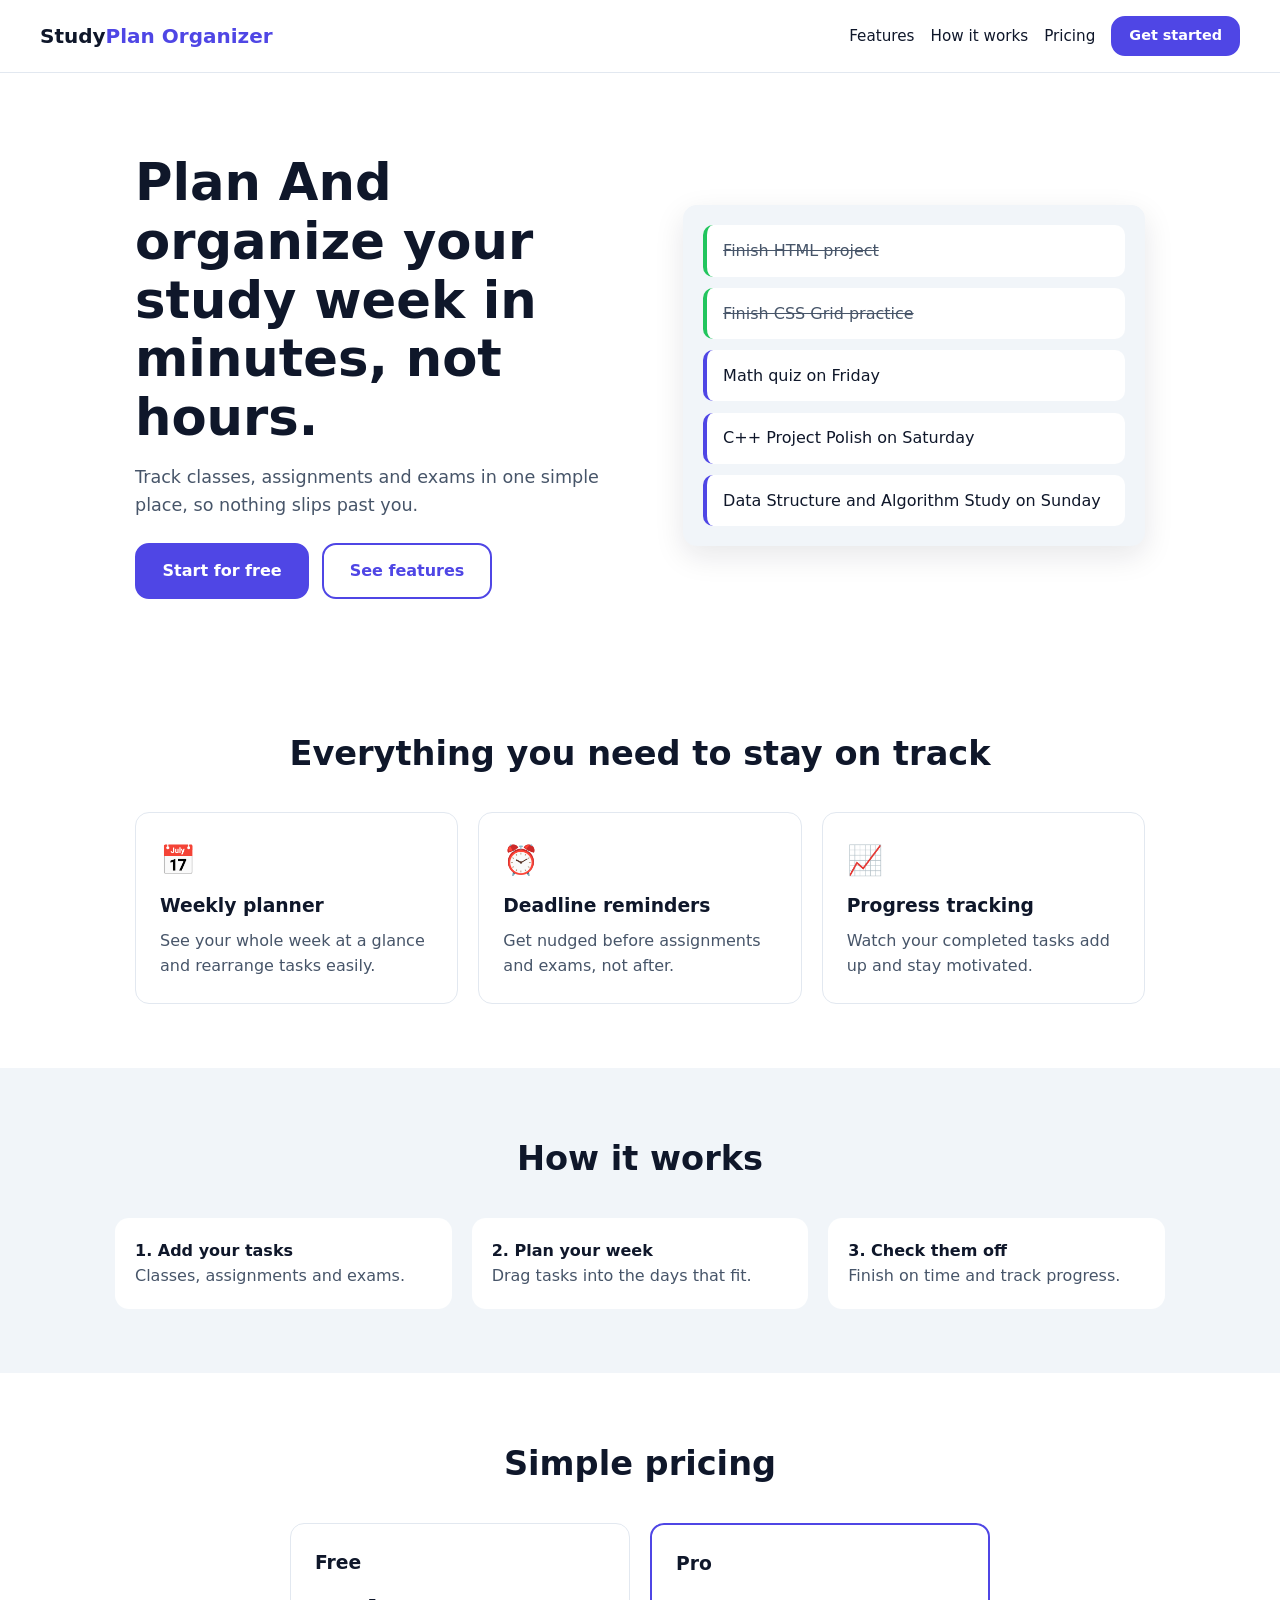
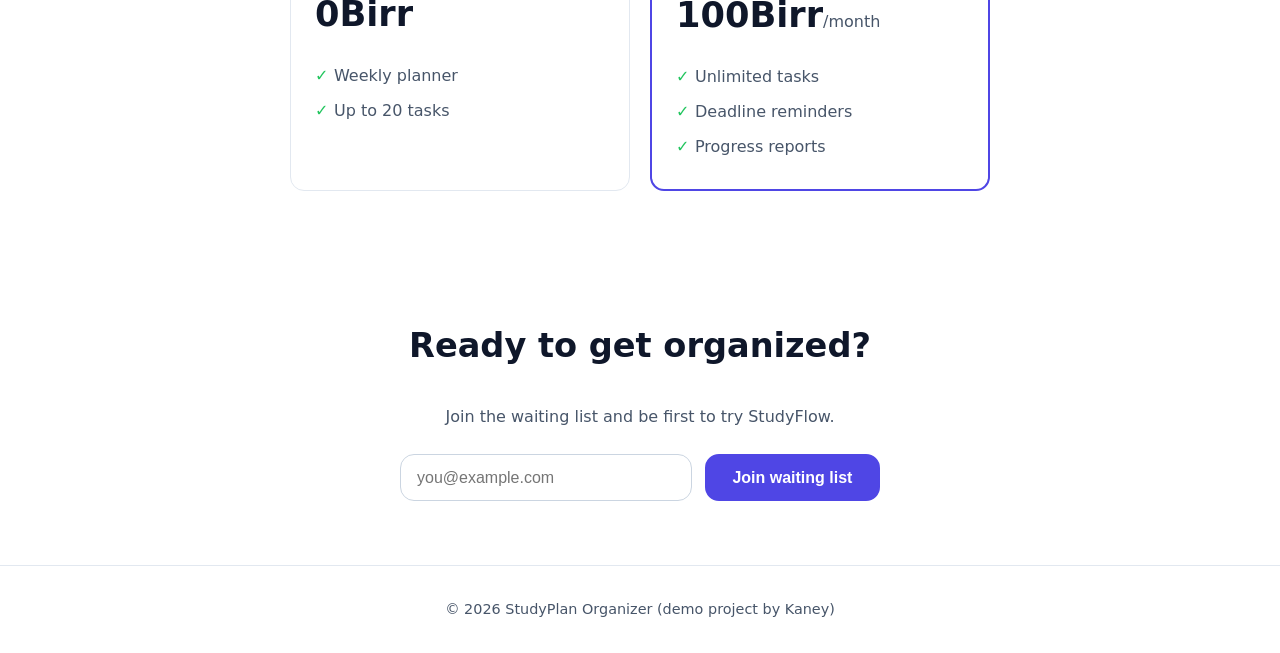
==== portfolio/landing-page-one/index.html @ ac8ac80c "Add files via upload" ====
<!DOCTYPE html>
<html lang="en">
<head>
  <meta charset="UTF-8">
  <meta name="viewport" content="width=device-width, initial-scale=1.0">
  <title>StudyPlan Organizer | Plan Your Study Week</title>
  <meta name="description" content="StudyFlow helps students plan classes, assignments and exams in one place.">
  <link rel="stylesheet" href="style.css">
</head>
<body>

  <header class="nav">
    <a href="#top" class="logo">Study<span>Plan Organizer</span></a>
    <nav>
      <a href="#features">Features</a>
      <a href="#how">How it works</a>
      <a href="#pricing">Pricing</a>
      <a href="#signup" class="btn btn-small">Get started</a>
    </nav>
  </header>

  <main id="top">

    <!-- HERO -->
    <section class="hero">
      <div class="hero-text">
        <h1>Plan And organize your study week in minutes, not hours.</h1>
        <p>Track classes, assignments and exams in one simple place, so nothing slips past you.</p>
        <div class="buttons">
          <a href="#signup" class="btn">Start for free</a>
          <a href="#features" class="btn btn-outline">See features</a>
        </div>
      </div>
      <div class="hero-visual" aria-hidden="true">
        <div class="mock">
          <div class="mock-row done">Finish HTML project</div>
          <div class="mock-row done">Finish CSS Grid practice</div>
          <div class="mock-row"> Math quiz on Friday</div>
          <div class="mock-row"> C++ Project Polish on Saturday</div>
        <div class="mock-row"> Data Structure and Algorithm  Study on Sunday</div>
        </div>
      </div>
    </section>

    <!-- FEATURES -->
    <section id="features" class="section">
      <h2>Everything you need to stay on track</h2>
      <div class="grid-3">
        <article class="card">
          <div class="icon">📅</div>
          <h3>Weekly planner</h3>
          <p>See your whole week at a glance and rearrange tasks easily.</p>
        </article>
        <article class="card">
          <div class="icon">⏰</div>
          <h3>Deadline reminders</h3>
          <p>Get nudged before assignments and exams, not after.</p>
        </article>
        <article class="card">
          <div class="icon">📈</div>
          <h3>Progress tracking</h3>
          <p>Watch your completed tasks add up and stay motivated.</p>
        </article>
      </div>
    </section>

    <!-- HOW IT WORKS -->
    <section id="how" class="section alt">
      <h2>How it works</h2>
      <ol class="steps">
        <li><strong>1. Add your tasks</strong> Classes, assignments and exams.</li>
        <li><strong>2. Plan your week</strong> Drag tasks into the days that fit.</li>
        <li><strong>3. Check them off</strong> Finish on time and track progress.</li>
      </ol>
    </section>

    <!-- PRICING -->
    <section id="pricing" class="section">
      <h2>Simple pricing</h2>
      <div class="grid-2">
        <article class="card">
          <h3>Free</h3>
          <p class="price">0Birr</p>
          <ul>
            <li>Weekly planner</li>
            <li>Up to 20 tasks</li>
          </ul>
        </article>
        <article class="card featured">
          <h3>Pro</h3>
          <p class="price">100Birr<small>/month</small></p>
          <ul>
            <li>Unlimited tasks</li>
            <li>Deadline reminders</li>
            <li>Progress reports</li>
          </ul>
        </article>
      </div>
    </section>

    <!-- SIGNUP it is not currently working -->
    <section id="signup" class="section cta">
      <h2>Ready to get organized?</h2>
      <p>Join the waiting list and be first to try StudyFlow.</p>
      <form class="signup" action="#" method="post">
        <label for="email" class="sr-only">Email address</label>
        <input type="email" id="email" name="email" placeholder="you@example.com" required>
        <button type="submit" class="btn">Join waiting list</button>
      </form>
    </section>

  </main>

  <footer class="footer">
    <p>&copy; 2026 StudyPlan Organizer (demo project by Kaney)</p>
  </footer>

</body>
</html>
---- portfolio/landing-page-one/style.css ----
:root {
  --bg: #ffffff;
  --alt: #f1f5f9;
  --text: #0f172a;
  --muted: #475569;
  --primary: #4f46e5;
  --primary-dark: #4338ca;
  --radius: 14px;
  --max: 1050px;
}

* { box-sizing: border-box; margin: 0; padding: 0; }
html { scroll-behavior: smooth; scroll-padding-top: 70px; }
body { font-family: system-ui, -apple-system, "Segoe UI", Roboto, sans-serif; color: var(--text); background: var(--bg); line-height: 1.6; }
a { text-decoration: none; color: inherit; }
ul { list-style: none; }

.sr-only { position: absolute; width: 1px; height: 1px; overflow: hidden; clip: rect(0 0 0 0); }

/* NAV */
.nav { position: sticky; top: 0; z-index: 10; display: flex; justify-content: space-between; align-items: center; flex-wrap: wrap; gap: .5rem; padding: .9rem 1.25rem; background: rgba(255,255,255,.95); border-bottom: 1px solid #e2e8f0; }
.logo { font-weight: 800; font-size: 1.25rem; }
.logo span { color: var(--primary); }
.nav nav { display: flex; align-items: center; gap: 1rem; flex-wrap: wrap; font-size: .95rem; }
.nav nav a:hover { color: var(--primary); }

/* BUTTONS */
.btn { display: inline-block; padding: .8rem 1.6rem; background: var(--primary); color: #fff; border: 2px solid var(--primary); border-radius: var(--radius); font-weight: 600; font-size: 1rem; cursor: pointer; transition: background .15s, transform .15s; }
.btn:hover { background: var(--primary-dark); transform: translateY(-2px); }
.btn-outline { background: transparent; color: var(--primary); }
.btn-outline:hover { background: #eef2ff; }
.btn-small { padding: .4rem 1rem; font-size: .9rem; }
.buttons { display: flex; flex-wrap: wrap; gap: .8rem; margin-top: 1.5rem; }

/* HERO (mobile first: stacked) */
.hero { max-width: var(--max); margin: 0 auto; padding: 4rem 1.25rem; display: grid; gap: 2.5rem; align-items: center; }
.hero h1 { font-size: clamp(2rem, 6vw, 3.2rem); line-height: 1.15; }
.hero p { margin-top: 1rem; color: var(--muted); font-size: 1.1rem; }
.mock { background: var(--alt); border-radius: var(--radius); padding: 1.25rem; box-shadow: 0 10px 30px rgba(15,23,42,.1); }
.mock-row { background: #fff; padding: .8rem 1rem; border-radius: 10px; margin-bottom: .7rem; border-left: 4px solid var(--primary); }
.mock-row:last-child { margin-bottom: 0; }
.mock-row.done { text-decoration: line-through; color: var(--muted); border-left-color: #22c55e; }

/* SECTIONS */
.section { max-width: var(--max); margin: 0 auto; padding: 4rem 1.25rem; }
.section h2 { text-align: center; font-size: clamp(1.5rem, 4vw, 2.1rem); margin-bottom: 2rem; }
.alt { max-width: none; background: var(--alt); }
.alt > * { max-width: var(--max); margin-left: auto; margin-right: auto; }

/* GRIDS (mobile first: 1 column) */
.grid-3, .grid-2 { display: grid; grid-template-columns: 1fr; gap: 1.25rem; }
.card { background: #fff; padding: 1.5rem; border-radius: var(--radius); border: 1px solid #e2e8f0; }
.card h3 { margin-bottom: .4rem; }
.card p { color: var(--muted); }
.icon { font-size: 1.8rem; margin-bottom: .5rem; }

/* STEPS */
.steps { list-style: none; display: grid; gap: 1.25rem; }
.steps li { background: #fff; padding: 1.25rem; border-radius: var(--radius); color: var(--muted); }
.steps strong { display: block; color: var(--text); }

/* PRICING */
.price { font-size: 2.2rem; font-weight: 800; color: var(--text) !important; margin: .5rem 0 1rem; }
.price small { font-size: 1rem; font-weight: 500; color: var(--muted); }
.card li { padding: .3rem 0; color: var(--muted); }
.card li::before { content: "✓ "; color: #22c55e; font-weight: 700; }
.featured { border: 2px solid var(--primary); }

/* CTA */
.cta { text-align: center; }
.cta p { color: var(--muted); margin-bottom: 1.5rem; }
.signup { display: flex; flex-direction: column; gap: .8rem; max-width: 480px; margin: 0 auto; }
.signup input { padding: .8rem 1rem; border: 1px solid #cbd5e1; border-radius: var(--radius); font-size: 1rem; }
.signup input:focus { outline: 2px solid var(--primary); border-color: transparent; }

.footer { text-align: center; padding: 2rem 1rem; color: var(--muted); border-top: 1px solid #e2e8f0; font-size: .9rem; }

/* TABLET AND UP */
@media (min-width: 750px) {
  .hero { grid-template-columns: 1.1fr 1fr; padding-top: 5rem; }
  .grid-3 { grid-template-columns: repeat(3, 1fr); }
  .grid-2 { grid-template-columns: repeat(2, 1fr); max-width: 700px; margin: 0 auto; }
  .steps { grid-template-columns: repeat(3, 1fr); }
  .signup { flex-direction: row; }
  .signup input { flex: 1; }
  .nav { padding: 1rem 2.5rem; }
}
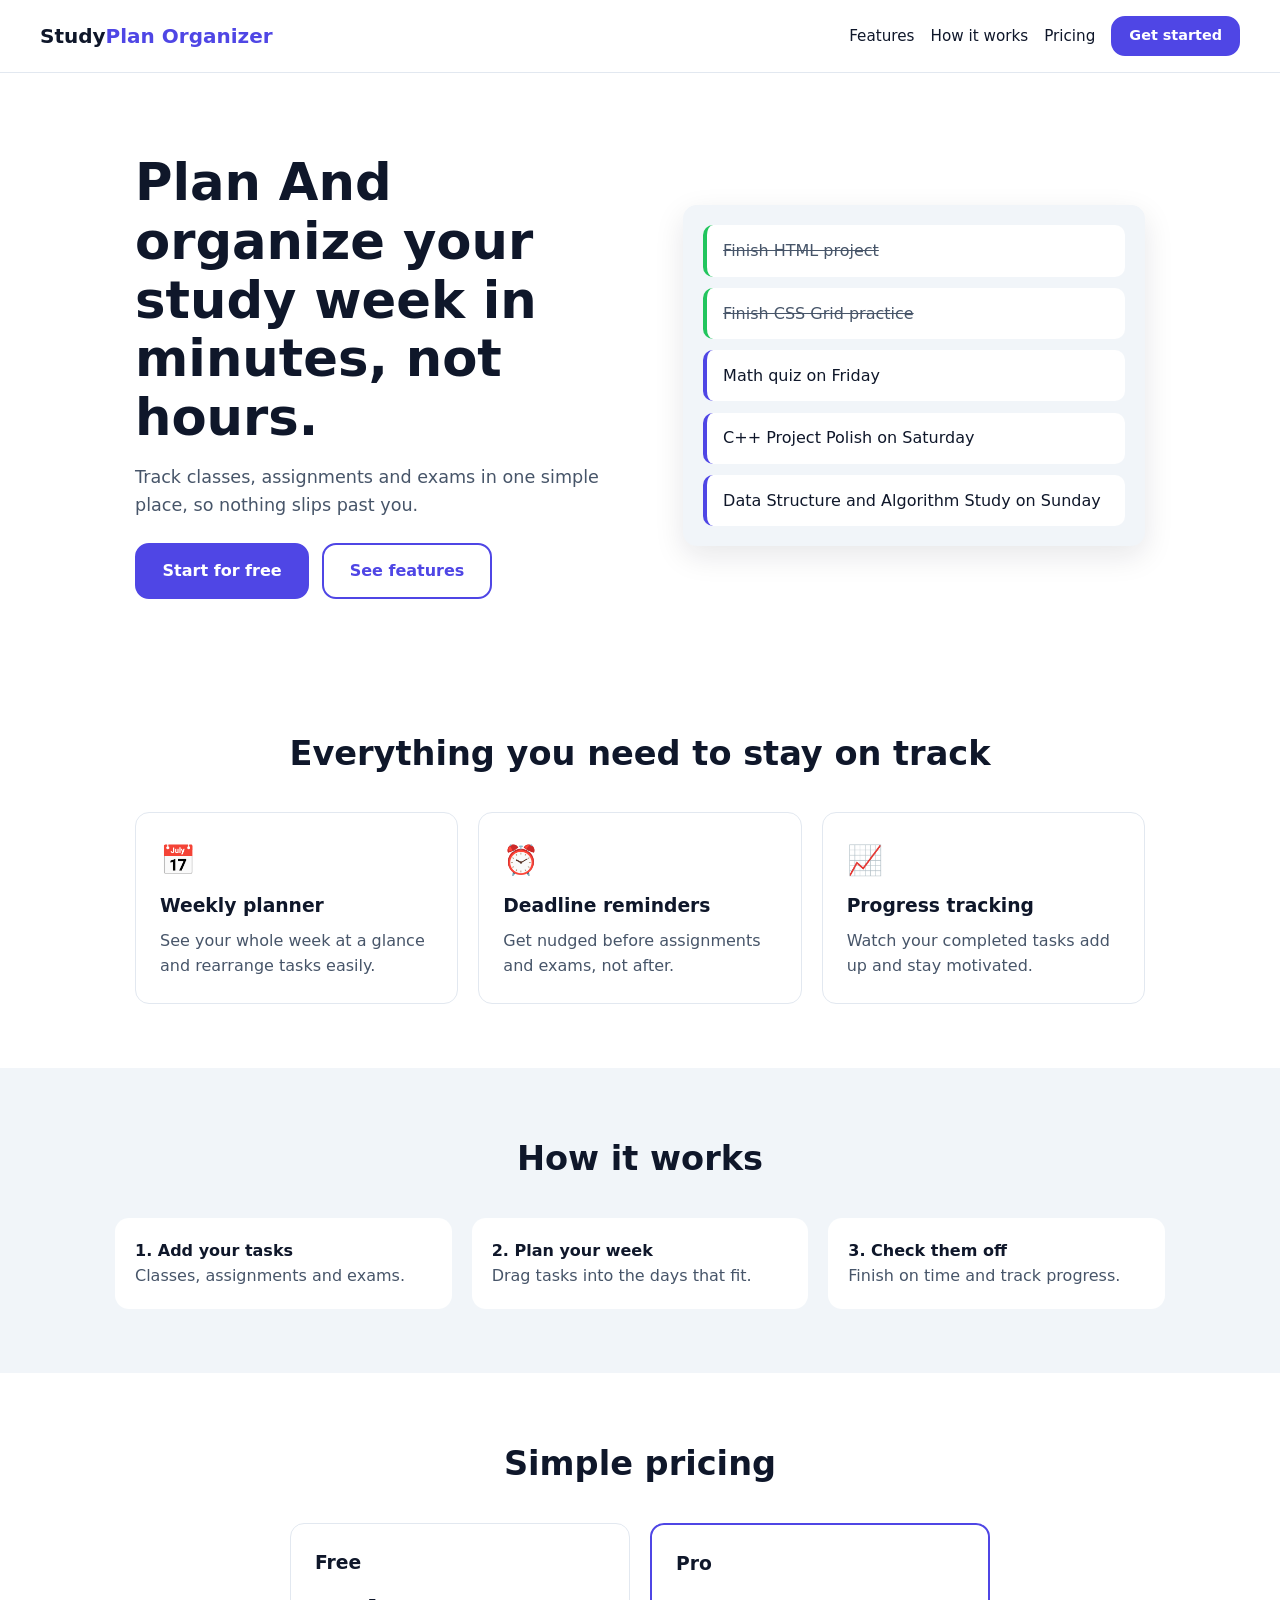
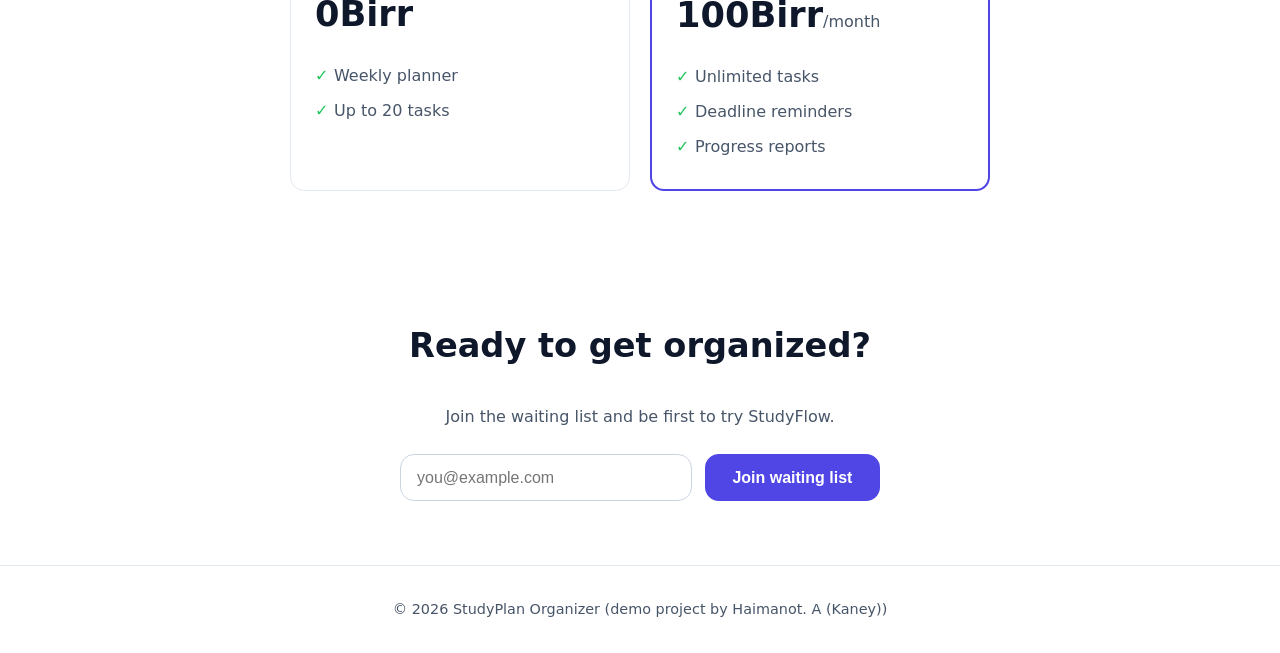
==== commit 2deffa2c: "Update footer text with new attribution" ====
--- a/portfolio/landing-page-one/index.html
+++ b/portfolio/landing-page-one/index.html
@@ -4,7 +4,7 @@
   <meta charset="UTF-8">
   <meta name="viewport" content="width=device-width, initial-scale=1.0">
   <title>StudyPlan Organizer | Plan Your Study Week</title>
-  <meta name="description" content="StudyFlow helps students plan classes, assignments and exams in one place.">
+  <meta name="description" content="StudyPlan Organizer helps students plan classes, assignments and exams in one place.">
   <link rel="stylesheet" href="style.css">
 </head>
 <body>
@@ -112,7 +112,7 @@
   </main>
 
   <footer class="footer">
-    <p>&copy; 2026 StudyPlan Organizer (demo project by Kaney)</p>
+    <p>&copy; 2026 StudyPlan Organizer (demo project by Haimanot. A (Kaney))</p>
   </footer>
 
 </body>
